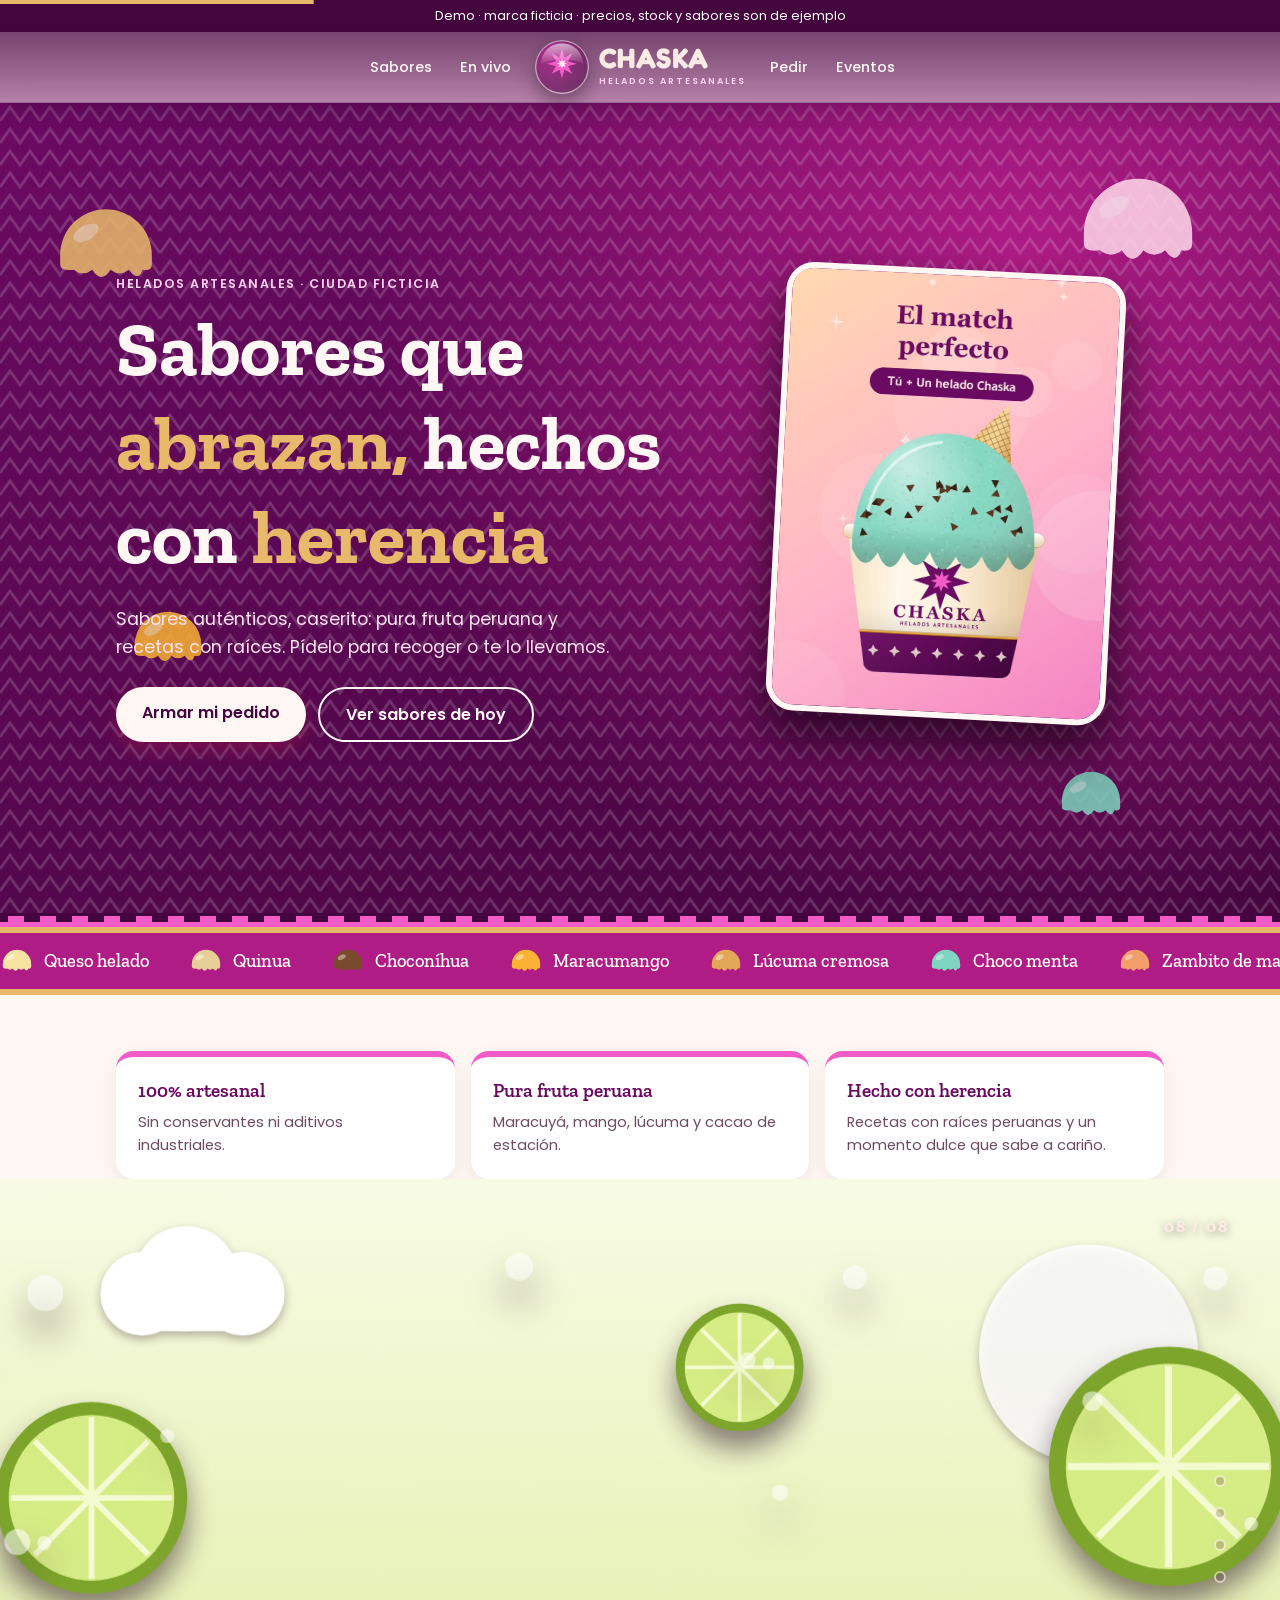
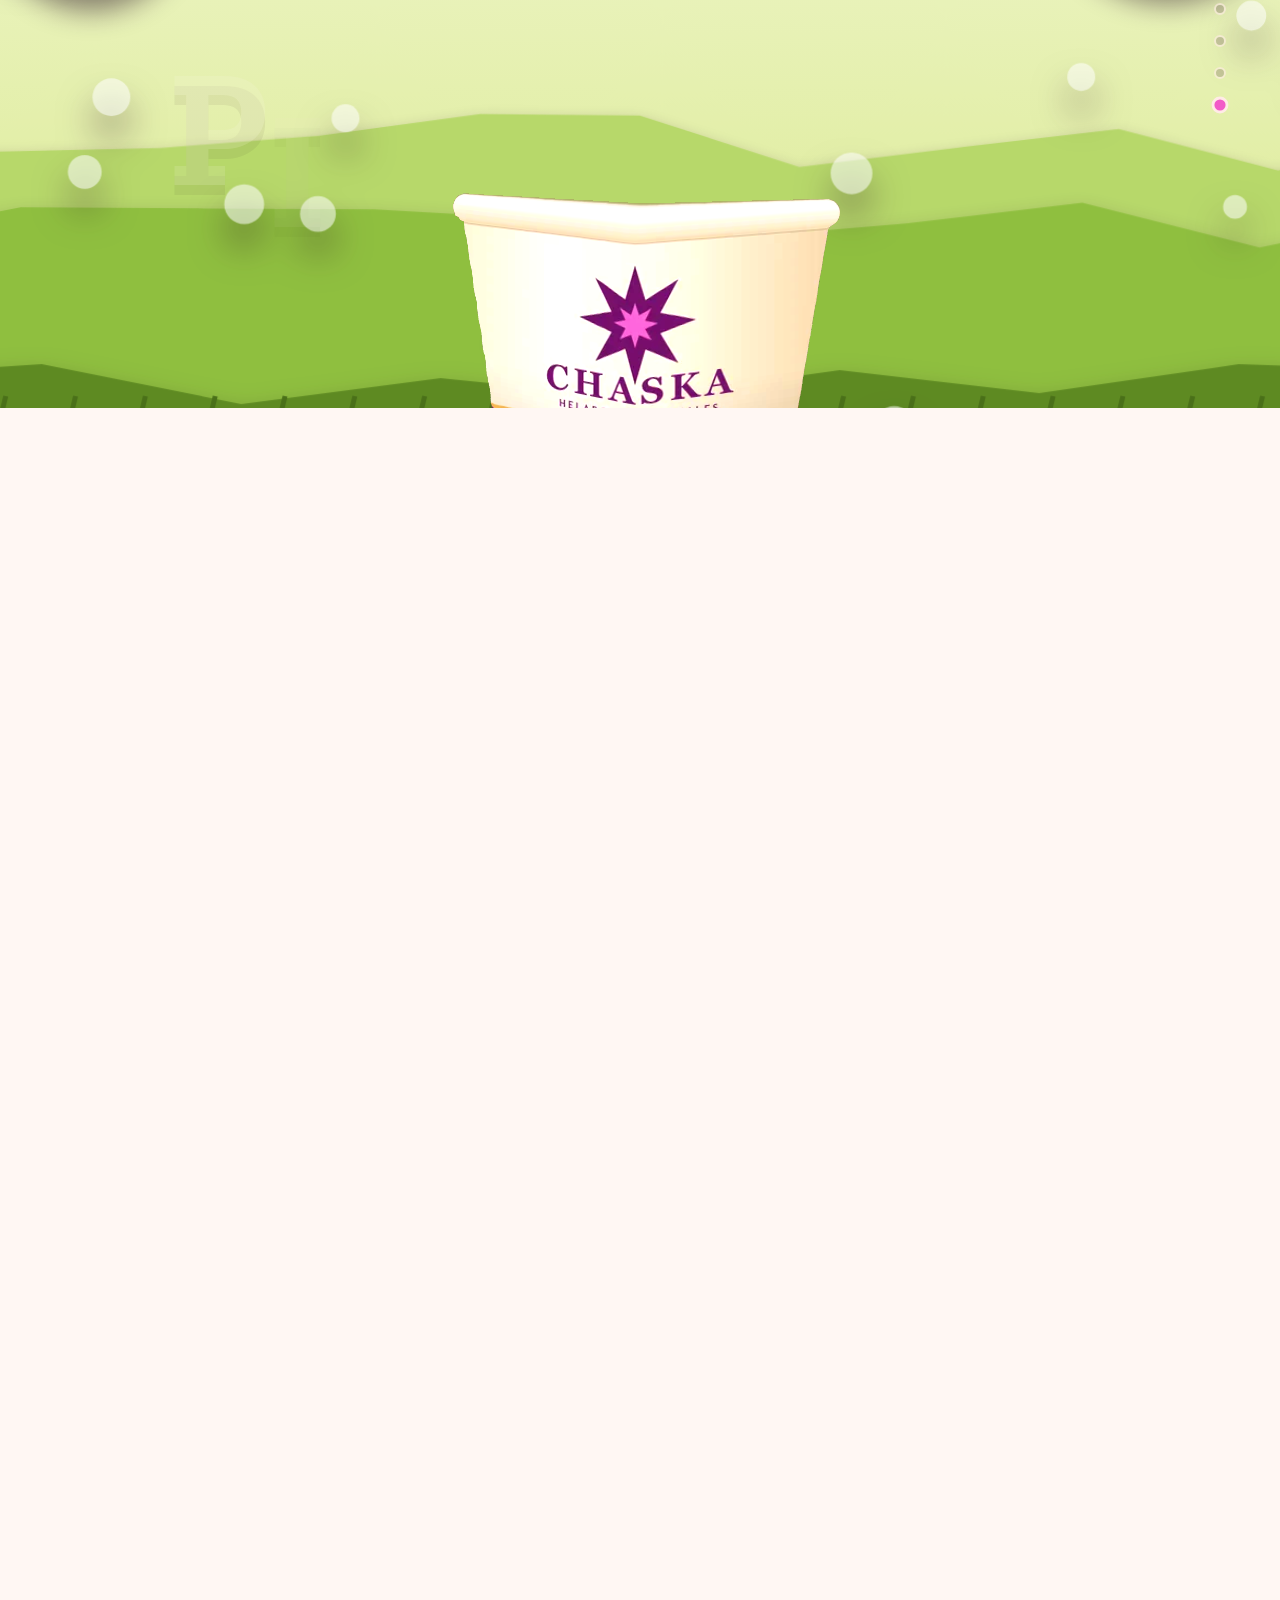
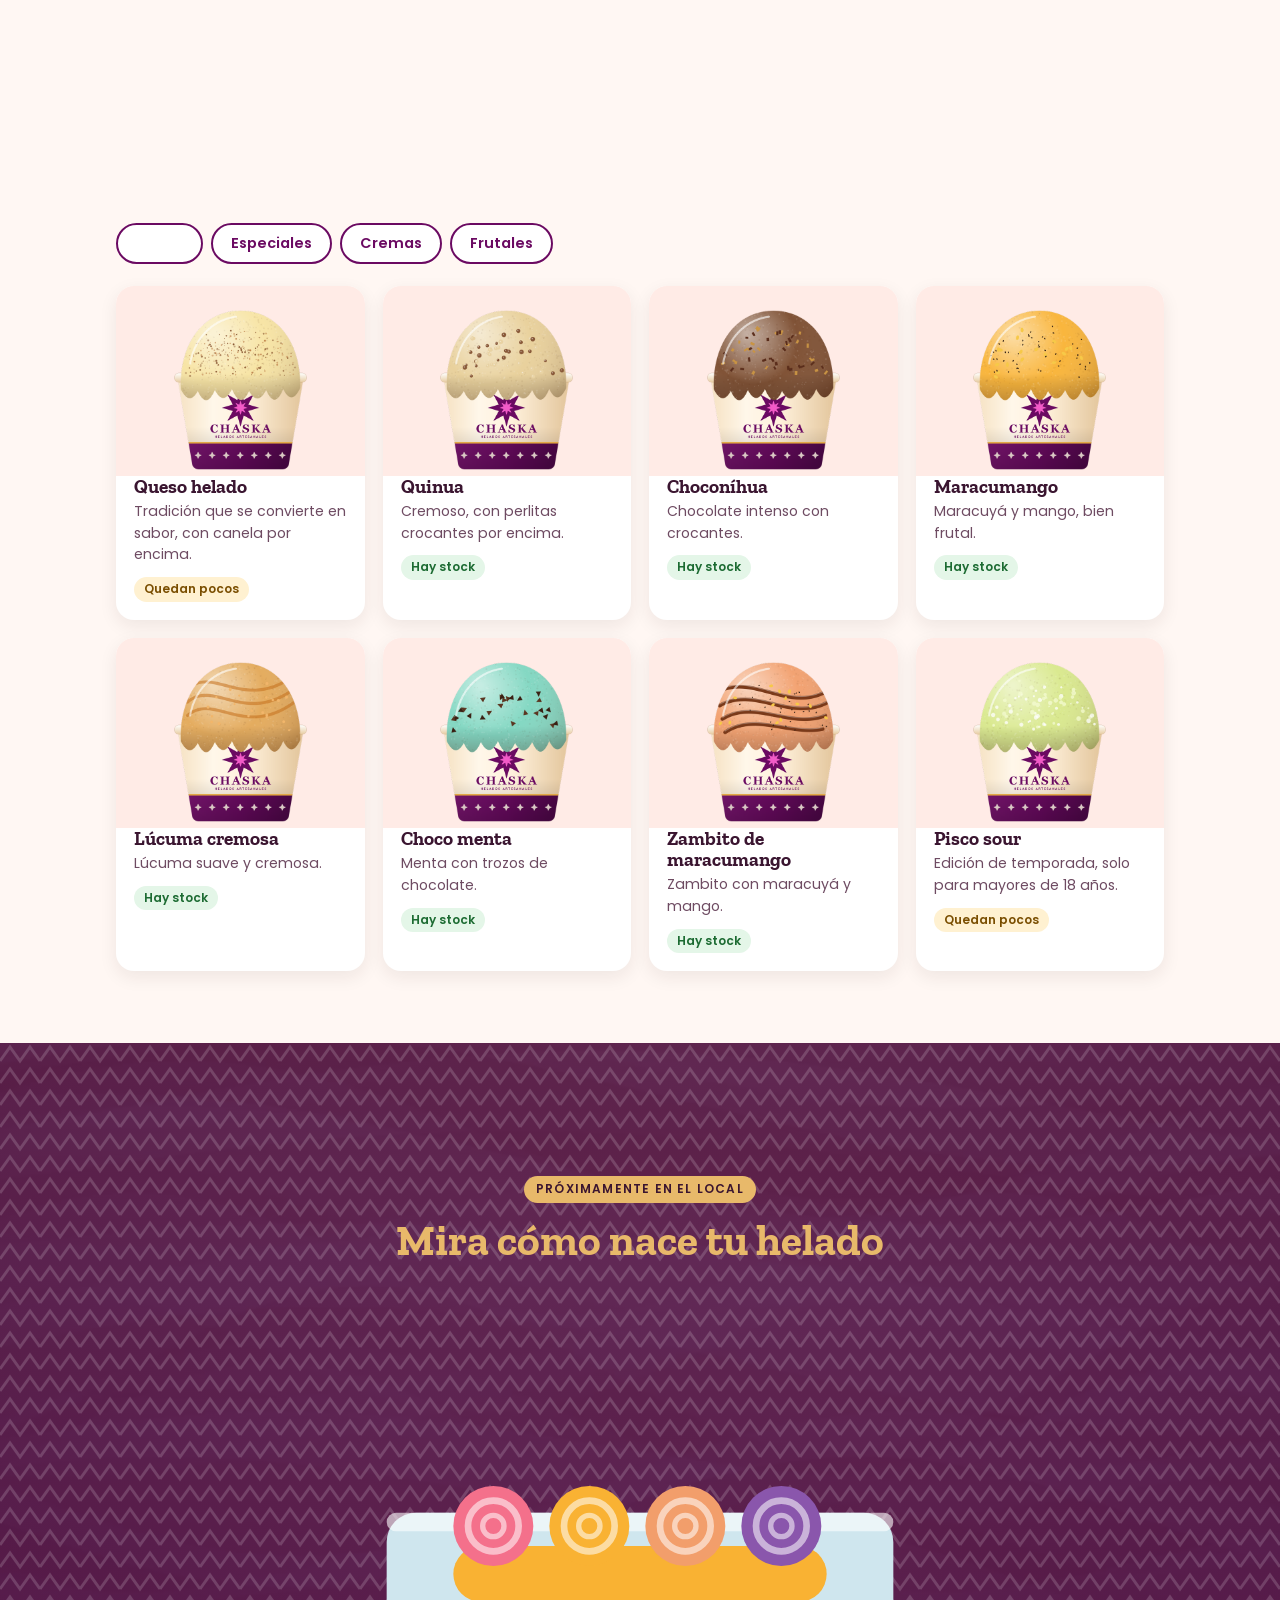
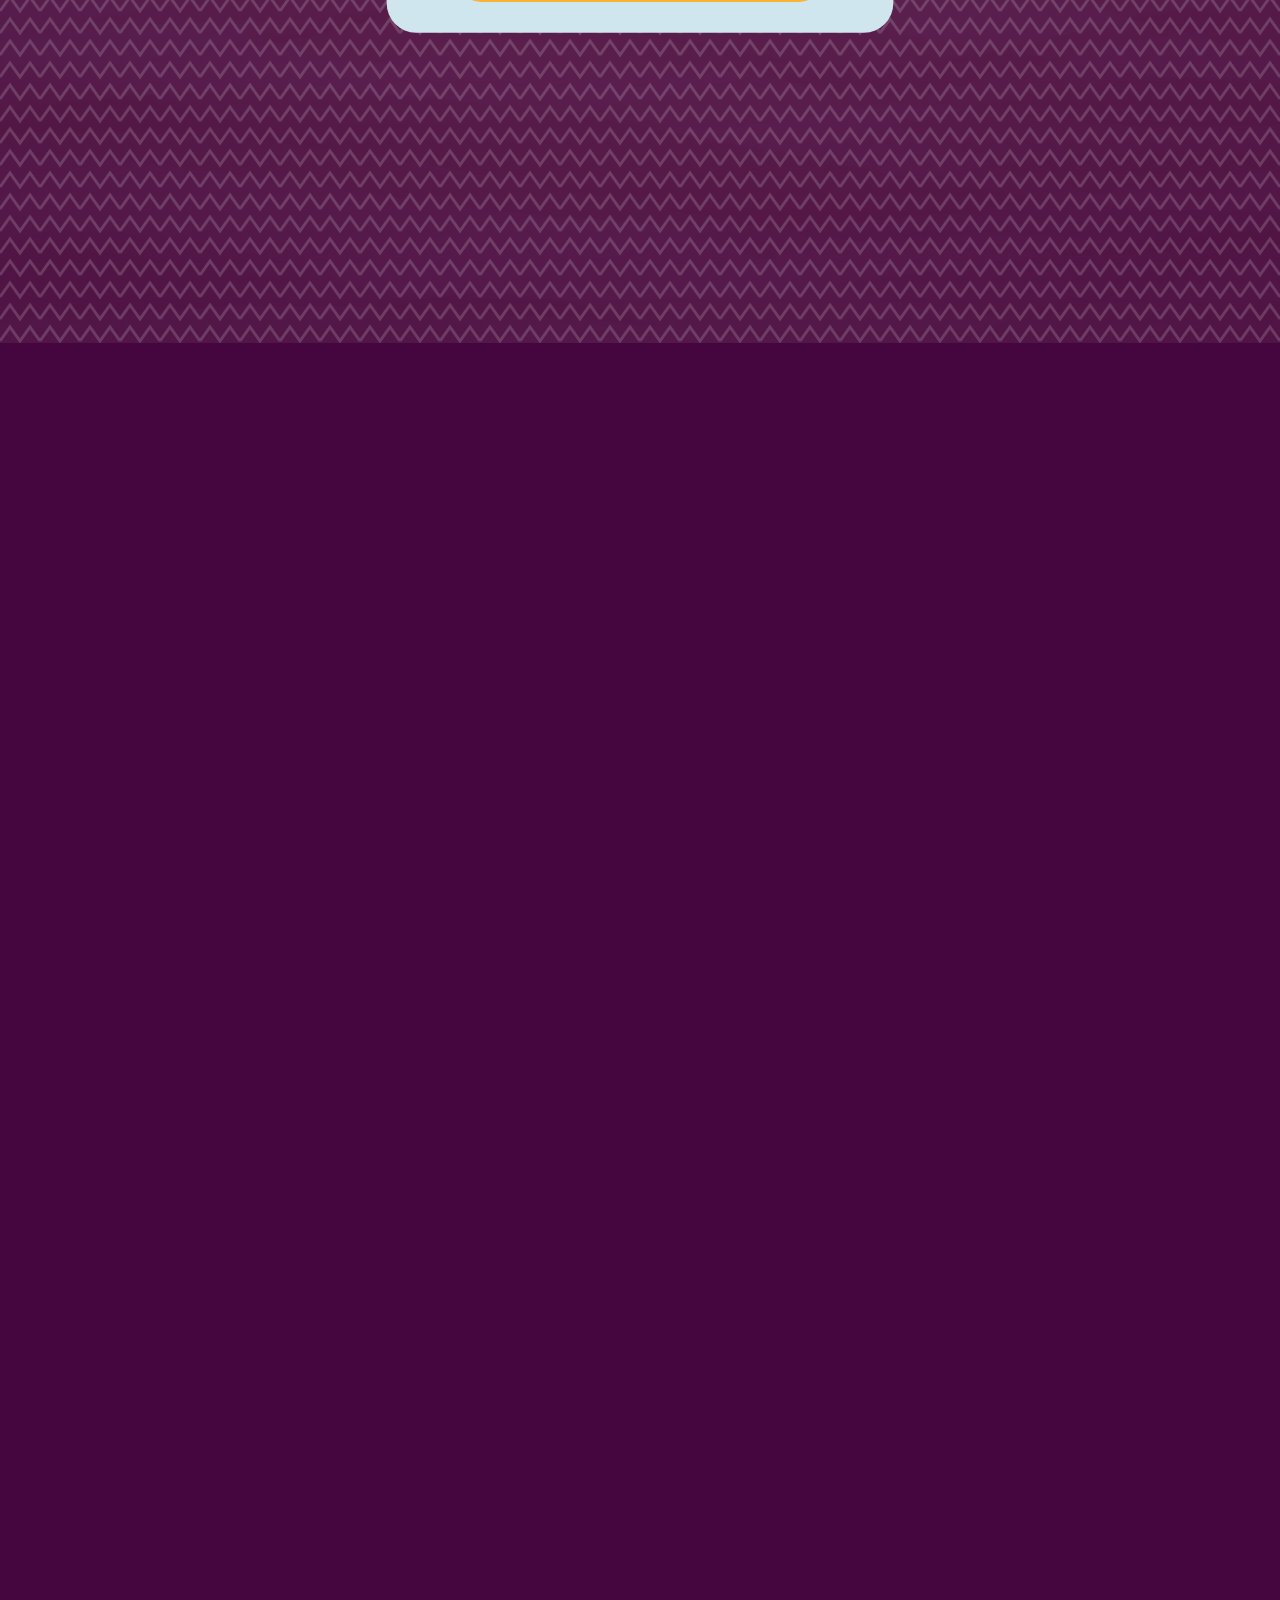
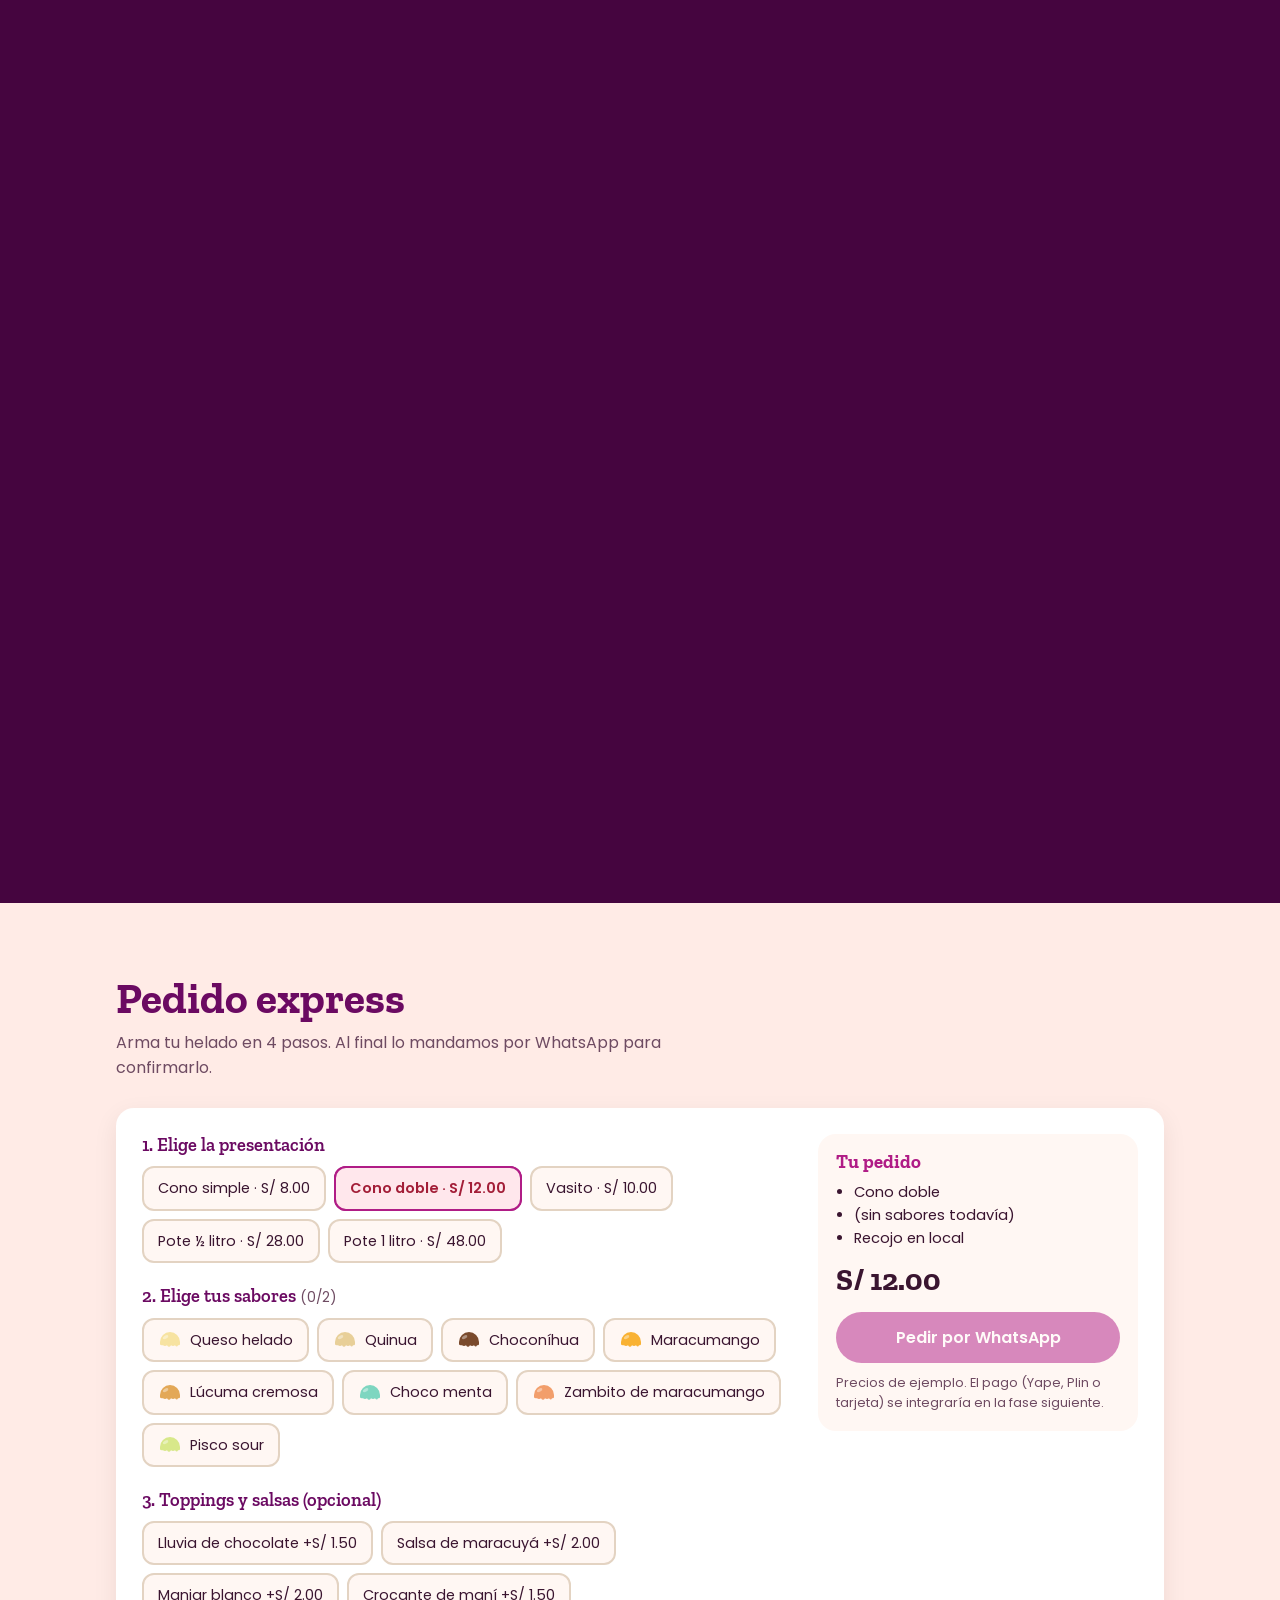
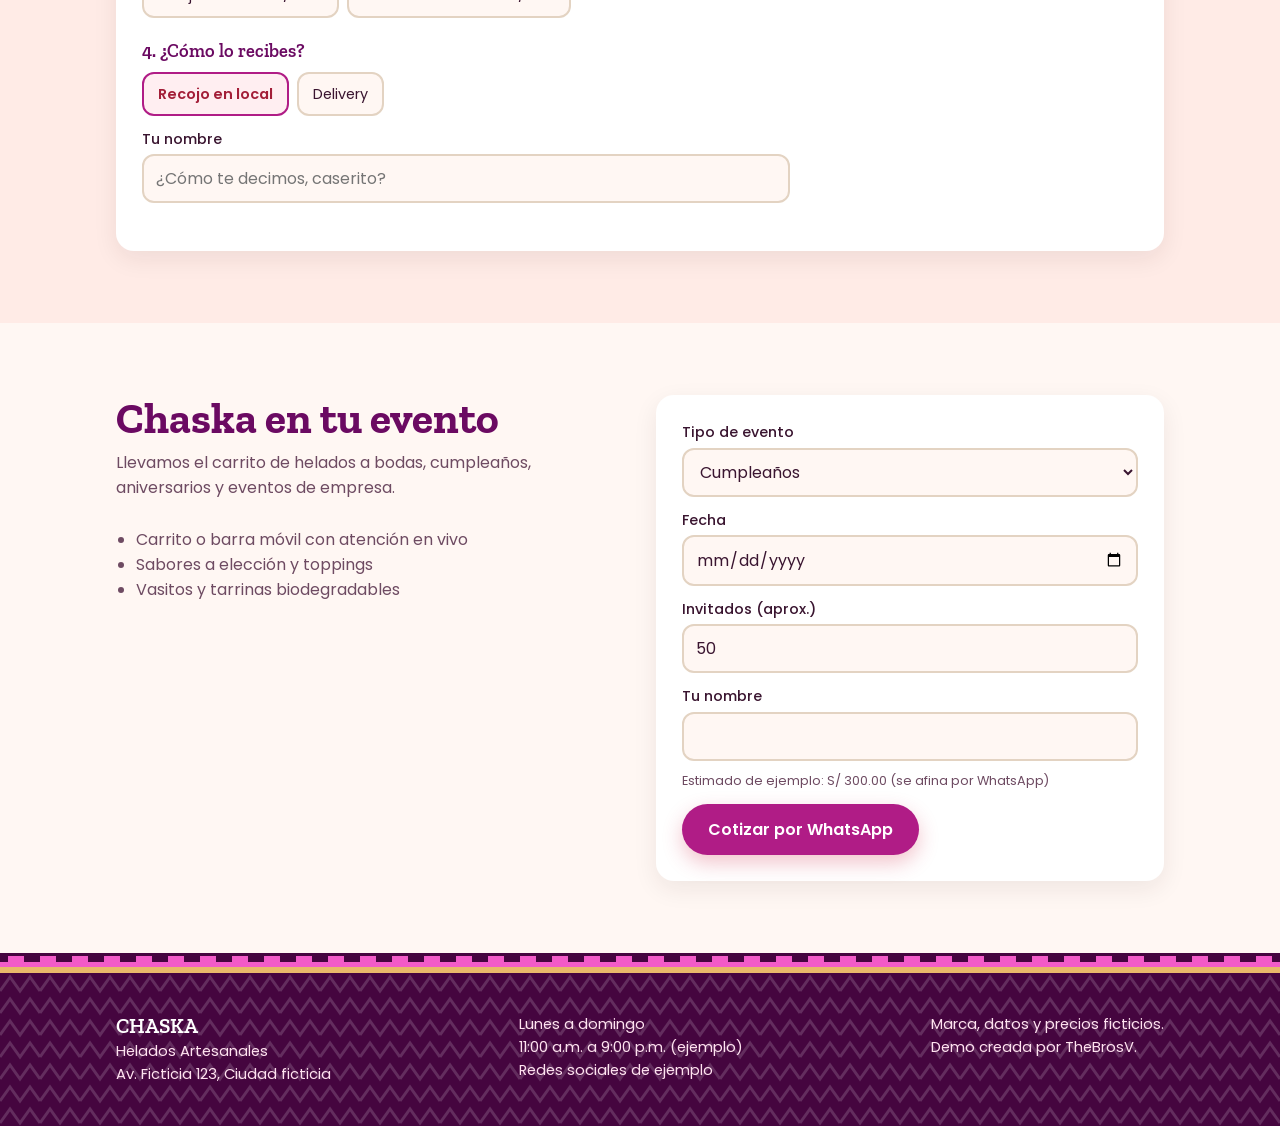
==== chaska-helados/index.html @ ddd0dc3b "feat: sustituye la demo de Mamía por Chaska, una heladería con marca ficticia Quita mamia-helados (m" ====
<!doctype html>
<html lang="es">
<head>
<meta charset="utf-8">
<meta name="viewport" content="width=device-width, initial-scale=1">
<title>Chaska Helados Artesanales (demo)</title>
<meta name="description" content="Demo inmersiva de una web para una heladería artesanal ficticia. Marca, precios y stock de ejemplo.">
<link rel="icon" type="image/svg+xml" href="./logo.svg">
<link rel="preconnect" href="https://fonts.googleapis.com">
<link rel="preconnect" href="https://fonts.gstatic.com" crossorigin>
<link href="https://fonts.googleapis.com/css2?family=Fredoka:wght@500;600;700&family=Zilla+Slab:wght@500;600;700&family=Poppins:wght@400;500;600&display=swap" rel="stylesheet">
  <script type="module" crossorigin src="./assets/index-DPYrFqjh.js"></script>
  <link rel="stylesheet" crossorigin href="./assets/index-BUvlDWcS.css">
</head>
<body>
<div id="root"></div>
</body>
</html>
---- chaska-helados/assets/index-BUvlDWcS.css ----
.rc{--purple:#6B0A62;--purple-d:#45053F;--pink:#F25BC8;--cream:#FFEBE6;--wafer:#E8B96A;--slab:"Zilla Slab",Georgia,serif;--body:Poppins,system-ui,sans-serif;position:relative}.rc .stage{position:relative;height:100vh;height:100svh;overflow:hidden;background:var(--purple-d);color:var(--cream)}.rc .scene{position:absolute;top:0;right:0;bottom:0;left:0;display:none;overflow:hidden}.rc .scene.on{display:block}.rc .layer{position:absolute;top:-4%;right:-4%;bottom:-4%;left:-4%;width:108%;height:108%;display:block;will-change:transform}.rc .bob{animation:rcbob 1.1s steps(5) infinite;transform-box:fill-box;transform-origin:center}.rc .bob.b2{animation-duration:1.5s;animation-delay:-.4s}@keyframes rcbob{0%{transform:translateY(0)}50%{transform:translateY(-10px)}to{transform:translateY(0)}}.rc .grain{position:absolute;top:0;right:0;bottom:0;left:0;z-index:2;pointer-events:none;opacity:.22;background:url(../img/grano.png) 0 0/256px 256px}.rc .vig{position:absolute;top:0;right:0;bottom:0;left:0;z-index:2;pointer-events:none;background:radial-gradient(ellipse at 50% 55%,transparent 55%,rgba(30,0,28,.45))}.rc .word{position:absolute;top:0;right:0;bottom:0;left:0;z-index:3;display:flex;align-items:center;justify-content:center;pointer-events:none;overflow:hidden;font:700 clamp(3rem,13vw,14rem)/.92 var(--slab);text-transform:uppercase;text-align:center;color:#fff6ec6b;padding:0 3vw;text-shadow:0 10px 0 rgba(40,0,36,.18)}.rc .word span{display:inline-block;will-change:transform,opacity}.rc canvas{position:absolute;top:0;right:0;bottom:0;left:0;width:100%;height:100%;z-index:4;display:block}.rc .shadow{position:absolute;z-index:3;width:min(46vmin,360px);height:min(7vmin,54px);margin:-3.5vmin 0 0 calc(min(46vmin,360px)/-2);border-radius:50%;background:radial-gradient(ellipse,rgba(30,0,28,.55),transparent 70%);left:50%;top:80%;pointer-events:none}.rc .info{position:absolute;z-index:6;left:clamp(16px,4vw,56px);bottom:clamp(20px,6vh,56px);max-width:min(320px,70vw);text-shadow:0 2px 12px rgba(30,0,28,.45)}.rc .info small{display:block;font:600 .75rem var(--body);letter-spacing:2px;text-transform:uppercase;color:var(--wafer)}.rc .info h3{font:700 clamp(1.5rem,4vw,2.2rem)/1.05 var(--slab);margin:4px 0 6px}.rc .info p{margin:0 0 14px;font-size:.92rem;line-height:1.45;color:#ffe6f5;min-height:2.9em}.rc .info .btn{padding:10px 22px;min-height:44px;background:var(--cream);color:var(--purple-d);box-shadow:0 4px #c9a39b;text-shadow:none}.rc .count{position:absolute;z-index:7;right:clamp(16px,4vw,56px);top:clamp(16px,4vh,40px);font:700 1.1rem var(--slab);letter-spacing:2px;text-shadow:0 2px 10px rgba(30,0,28,.4)}.rc .rail{position:absolute;z-index:7;right:clamp(10px,3vw,40px);top:50%;transform:translateY(-50%);display:flex;flex-direction:column;gap:6px}.rc .rail button{width:44px;height:26px;background:none;border:0;padding:0;cursor:pointer;display:grid;place-items:center}.rc .rail i{display:block;width:12px;height:12px;border-radius:50%;border:2px solid var(--cream);opacity:.6;transition:.25s;background:#2800244d}.rc .rail button[aria-current=true] i{opacity:1;background:var(--pink);border-color:var(--cream);transform:scale(1.4)}.rc .bar{position:absolute;z-index:8;left:0;bottom:0;height:5px;width:100%;background:var(--pink);transform:scaleX(0);transform-origin:0 50%}.rc .fb{display:none;padding:40px 16px;background:var(--purple)}.rc .fb ul{list-style:none;margin:0 auto;padding:0;display:grid;grid-template-columns:repeat(auto-fill,minmax(180px,1fr));gap:16px;max-width:1000px}.rc .fb li{text-align:center}.rc .fb img{max-width:100%;height:auto}.rc .fb h3{font:700 1.2rem var(--slab);margin:6px 0 0}.rc.rm .stage,.rc.nowebgl .stage{display:none}.rc.rm .fb,.rc.nowebgl .fb{display:block}@media (max-width:640px){.rc .info p{display:none}.rc .rail button{width:36px}}@media (prefers-reduced-motion:reduce){.rc .bob{animation:none}}.rc .info .btn{display:inline-block;text-decoration:none;border-radius:99px;font:600 1rem var(--body)}:root{--greca:url("data:image/svg+xml,%3Csvg xmlns='http://www.w3.org/2000/svg' width='32' height='14'%3E%3Cpath d='M0 14V9h8V3h16v6h8v5z' fill='%23F25BC8'/%3E%3C/svg%3E");--pink:#F25BC8;--pink-btn:#B01C86;--violet:#6B0A62;--violet-d:#6B0A62;--mango:#F5C16C;--mag-d:#45053F;--blush:#FFD3F0;--wafer:#E8B96A;--cream:#FFF7F3;--oat:#FFEBE6;--cacao:#3A1530;--muted:#6e4b62;--r:18px;--zig:url("data:image/svg+xml,%3Csvg xmlns='http://www.w3.org/2000/svg' width='40' height='22'%3E%3Cpath d='M0 18L10 4L20 18L30 4L40 18' fill='none' stroke='%23ffffff' stroke-opacity='.16' stroke-width='3'/%3E%3C/svg%3E")}*{box-sizing:border-box}html{scroll-behavior:auto}body{margin:0;font-family:Poppins,system-ui,sans-serif;background:var(--cream);color:var(--cacao);line-height:1.55;overflow-x:hidden}h1,h2,h3{font-family:Zilla Slab,Georgia,serif;font-weight:700;margin:0;line-height:1.1}a{color:inherit}button,label,select{cursor:pointer}.wrap{max-width:1080px;margin:0 auto;padding:0 16px}.block{padding-top:72px;padding-bottom:72px}:focus-visible{outline:3px solid var(--violet);outline-offset:3px}.prog{position:fixed;top:0;left:0;right:0;height:4px;background:var(--wafer);transform-origin:0 50%;z-index:50}.demo-bar{background:var(--mag-d);color:#fff;font-size:.8rem;text-align:center;padding:6px 12px}header{position:sticky;top:0;z-index:20;color:var(--cream);background:linear-gradient(180deg,#45053fbd,#6b0a6280);backdrop-filter:blur(14px) saturate(1.5);-webkit-backdrop-filter:blur(14px) saturate(1.5);border-bottom:1px solid rgba(255,255,255,.22);box-shadow:0 8px 24px #1e001c33}.hdr{display:grid;grid-template-columns:1fr auto 1fr;align-items:center;gap:12px;padding-top:8px;padding-bottom:8px}.nl{justify-self:end}.nr{justify-self:start}.logo{font-family:Fredoka,sans-serif;display:flex;align-items:center;justify-content:center;gap:10px;color:var(--cream);text-decoration:none;letter-spacing:.5px}.logo .tx{display:block}.logo .wm{display:block;font-size:1.75rem;font-weight:700;line-height:1;background-image:linear-gradient(105deg,#ffebe6 34%,#fff 47%,#f9b5e6 53%,#ffebe6 66%);background-size:260% 100%;-webkit-background-clip:text;background-clip:text;color:transparent;animation:wmshine 5.2s ease-in-out .25s infinite}.logo small{display:block;margin-top:3px;font-family:Poppins;font-size:.56rem;letter-spacing:2px;color:#ffd3f0;font-weight:600}.logo .mk{position:relative;display:grid;border-radius:50%;overflow:hidden;box-shadow:0 8px 18px #1e001c66,inset 0 0 0 1px #ffffff40;transition:transform .35s cubic-bezier(.2,1.4,.4,1)}.logo .mk:after{content:"";position:absolute;top:-10%;bottom:-10%;left:0;width:48%;pointer-events:none;mix-blend-mode:screen;background:linear-gradient(100deg,transparent,rgba(255,255,255,.85),transparent);transform:translate(-140%) skew(-18deg);animation:mkshine 5.2s ease-in-out infinite}.logo:hover .mk{transform:scale(1.08) rotate(-4deg)}@keyframes mkshine{0%,55%{transform:translate(-140%) skew(-18deg)}to{transform:translate(300%) skew(-18deg)}}@keyframes wmshine{0%,55%{background-position:130% 0}to{background-position:-30% 0}}nav{display:flex;gap:4px;flex-wrap:wrap}nav a{color:var(--cream);text-decoration:none;font-weight:500;font-size:.9rem;padding:8px 12px;border-radius:99px;transition:background .2s}nav a:hover{background:#ffffff2e}.btn{display:inline-block;border:0;font:600 1rem Poppins;background:var(--pink-btn);color:#fff;padding:13px 26px;border-radius:99px;text-decoration:none;box-shadow:0 8px 20px #d12a4847}.btn.alt{background:transparent;color:var(--violet);border:2px solid var(--violet);box-shadow:none}.hero .btn{background:var(--cream);color:var(--mag-d)}.hero .btn.alt{background:transparent;color:var(--cream);border-color:var(--cream)}.btn:disabled{opacity:.5;cursor:not-allowed;box-shadow:none}h2{font-size:clamp(1.9rem,4.5vw,2.7rem);color:var(--violet-d);margin-bottom:8px}.lead{color:var(--muted);margin:0 0 28px;max-width:56ch}.hero{position:relative;overflow:hidden;min-height:90vh;display:flex;align-items:center;color:var(--cream);background:var(--zig),radial-gradient(circle at 80% 20%,#B01C86,transparent 55%),linear-gradient(160deg,#6b0a62,#45053f)}.hero-grid{position:relative;z-index:2;display:grid;grid-template-columns:1.15fr .85fr;gap:24px;align-items:center;width:100%}.eyebrow{font-weight:600;color:var(--blush);letter-spacing:1.5px;text-transform:uppercase;font-size:.78rem;margin:0 0 14px}.hero h1{font-size:clamp(2.6rem,7vw,4.8rem)}.wmask{display:inline-block;overflow:hidden;vertical-align:top;padding-bottom:.12em}.em{color:var(--wafer)}.sub{font-size:1.1rem;color:#ffe3f0;margin:18px 0 26px;max-width:46ch}.cta{display:flex;gap:12px;flex-wrap:wrap}.cone{width:100%;max-width:300px;margin:0 auto;filter:drop-shadow(0 20px 26px rgba(0,0,0,.3))}.float{position:absolute;z-index:1;opacity:.85;pointer-events:none}.f1{top:12%;left:4%}.f2{top:62%;left:10%}.f3{top:8%;right:6%}.f4{bottom:10%;right:12%}.marquee{background:var(--pink-btn);color:#fff;overflow:hidden;padding:14px 0;border-block:6px solid var(--wafer)}.greca{height:14px;background:var(--greca) repeat-x;background-color:var(--mag-d)}.track{display:flex;gap:40px;width:max-content;animation:slide 40s linear infinite;font:500 1.15rem Zilla Slab,Georgia,serif}.track span{display:flex;align-items:center;gap:10px;white-space:nowrap}@keyframes slide{to{transform:translate(-50%)}}.pillars{display:grid;grid-template-columns:repeat(3,1fr);gap:16px;padding-top:56px}.pillar{background:#fff;border-radius:var(--r);padding:22px;box-shadow:0 6px 18px #2d1e1812}.pillar b{font:600 1.2rem Zilla Slab,Georgia,serif;color:var(--violet)}.pillar{border-top:6px solid var(--pink)}.pillar p{margin:6px 0 0;font-size:.92rem;color:var(--muted)}.chips{display:flex;gap:8px;flex-wrap:wrap;margin-bottom:22px}.chip{position:relative;border:2px solid var(--violet);background:#fff;color:var(--violet-d);font:600 .9rem Poppins;padding:8px 18px;border-radius:99px;transition:color .2s}.chip span{position:relative}.chip[aria-pressed=true]{color:#fff}.chipbg{position:absolute;top:-2px;right:-2px;bottom:-2px;left:-2px;background:var(--violet-d);border-radius:99px}.grid{display:grid;grid-template-columns:repeat(auto-fill,minmax(220px,1fr));gap:18px}.card{background:#fff;border-radius:var(--r);overflow:hidden;box-shadow:0 6px 18px #2d1e1814}.card .pic{display:flex;justify-content:center;padding:26px 0}.card .body{padding:0 18px 18px}.card h3{font-size:1.2rem}.card p{margin:4px 0 10px;font-size:.88rem;color:var(--muted)}.badge{display:inline-block;font-size:.75rem;font-weight:600;padding:3px 10px;border-radius:99px}.b-ok{background:#e4f6e8;color:#1c6b32}.b-low{background:#fff1d1;color:#7a4e00}.b-out{background:#eee;color:#666}.live{height:340vh;background:var(--mag-d);color:var(--cream);position:relative}.live .sticky{position:sticky;top:0;height:100vh;display:flex;flex-direction:column;align-items:center;justify-content:center;gap:14px;padding:0 16px;text-align:center;background:var(--zig),radial-gradient(circle at 50% 70%,rgba(242,91,200,.3),transparent 60%)}.live h2{color:var(--wafer)}.plate{width:min(560px,92vw)}.svgo{transform-box:fill-box;transform-origin:center}.steps{position:relative;height:110px;width:min(480px,92vw)}.step{position:absolute;top:0;right:0;bottom:0;left:0}.step h3{font-size:1.6rem;color:#fff}.step p{margin:6px 0 0;color:#e9d9cb}.live.static{height:auto;padding:72px 0}.live.static .sticky{position:static;height:auto}.live.static .steps{height:auto;display:grid;gap:14px}.order{background:var(--oat)}.panel{background:#fff;border-radius:var(--r);padding:26px;box-shadow:0 8px 24px #2d1e1814;display:grid;grid-template-columns:1fr 320px;gap:28px}fieldset{border:0;padding:0;margin:0 0 22px}legend{font:600 1.15rem Zilla Slab,Georgia,serif;color:var(--violet-d);margin-bottom:10px;padding:0}legend small{font:400 .85rem Poppins;color:var(--muted)}.opts{display:flex;flex-wrap:wrap;gap:8px}.opt{position:relative;display:block}.opt input{position:absolute;opacity:0;top:0;right:0;bottom:0;left:0;cursor:pointer;margin:0}.opt span{position:relative;display:flex;align-items:center;gap:8px;padding:9px 14px;border:2px solid #e3d3c2;border-radius:12px;font-size:.9rem;background:var(--cream);transition:border-color .2s,background .2s}.opt em{position:relative;font-style:normal}.pill{position:absolute;top:-2px;right:-2px;bottom:-2px;left:-2px;border-radius:12px;background:#ffe7ec;border:2px solid var(--pink-btn)}.opt input:checked+span{border-color:var(--pink-btn);background:#ffeef1;color:#a31e38;font-weight:600}.opt input:focus-visible+span{outline:3px solid var(--violet);outline-offset:2px}.opt input:disabled+span{opacity:.4;cursor:not-allowed}select,input[type=text],input[type=date],input[type=number]{width:100%;font:1rem Poppins;padding:10px 12px;border:2px solid #e3d3c2;border-radius:12px;background:var(--cream);color:var(--cacao)}label.f{display:block;font-weight:500;font-size:.9rem;margin:12px 0 4px;cursor:default}label.f.first{margin-top:0}.delbox{overflow:hidden}.summary{background:var(--cream);border-radius:var(--r);padding:18px;align-self:start;position:sticky;top:90px}.summary h3{color:var(--pink-btn);margin-bottom:8px}.summary ul{padding-left:18px;margin:0 0 12px;font-size:.92rem}.total{display:block;font:700 1.9rem Zilla Slab,Georgia,serif;margin:6px 0 14px}.summary .btn{width:100%}.note,.hint{font-size:.8rem;color:var(--muted);margin:10px 0 0}.ev{display:grid;grid-template-columns:1fr 1fr;gap:32px;align-items:start}.ev form{background:#fff;border-radius:var(--r);padding:26px;box-shadow:0 8px 24px #2d1e1814}.ev form .btn{margin-top:14px}.ev ul{padding-left:20px;color:var(--muted)}footer{background:var(--zig),var(--mag-d);color:#ffe3f0;padding:40px 0;font-size:.92rem;border-top:6px solid var(--wafer)}.foot{display:flex;justify-content:space-between;gap:24px;flex-wrap:wrap}footer b{font:600 1.3rem Zilla Slab,Georgia,serif;color:#fff}@media (max-width:820px){.hero-grid,.panel,.ev,.pillars{grid-template-columns:1fr}.cone{max-width:220px}.summary{position:static}nav a{padding:6px 9px;font-size:.82rem}.hdr{grid-template-columns:1fr 1fr;row-gap:0;padding-top:6px;padding-bottom:4px}.logo .mk svg{width:42px;height:42px}.logo .wm{font-size:1.45rem}.logo small{font-size:.5rem}.logo{grid-column:1/-1;grid-row:1}.nl{grid-row:2;justify-self:end}.nr{grid-row:2;justify-self:start}.f1,.f3{opacity:.5}}@media (prefers-reduced-motion:reduce){.logo .mk:after,.logo .wm{animation:none}.logo .mk:after{display:none}html{scroll-behavior:auto}.track{animation:none}}.cone svg{width:100%;height:auto;display:block}.heroimg{display:block;width:100%;height:auto;border-radius:28px;border:6px solid var(--cream);box-shadow:0 24px 40px #00000059;transform:rotate(3deg)}.card .pic.photo{padding:14px 0 0;height:190px;overflow:hidden;display:flex;justify-content:center;background:var(--oat)}.card .pic.photo img{height:100%;width:auto;max-width:100%;object-fit:contain;display:block}.soon{display:inline-block;font-size:.75rem;font-weight:600;letter-spacing:1.2px;text-transform:uppercase;background:var(--wafer);color:#3a1530;padding:4px 12px;border-radius:99px}.live .sticky{background:var(--zig),linear-gradient(#45053fd1,#45053fe6),url(../img/rodillo.jpg) center/cover}.cone{max-width:340px}
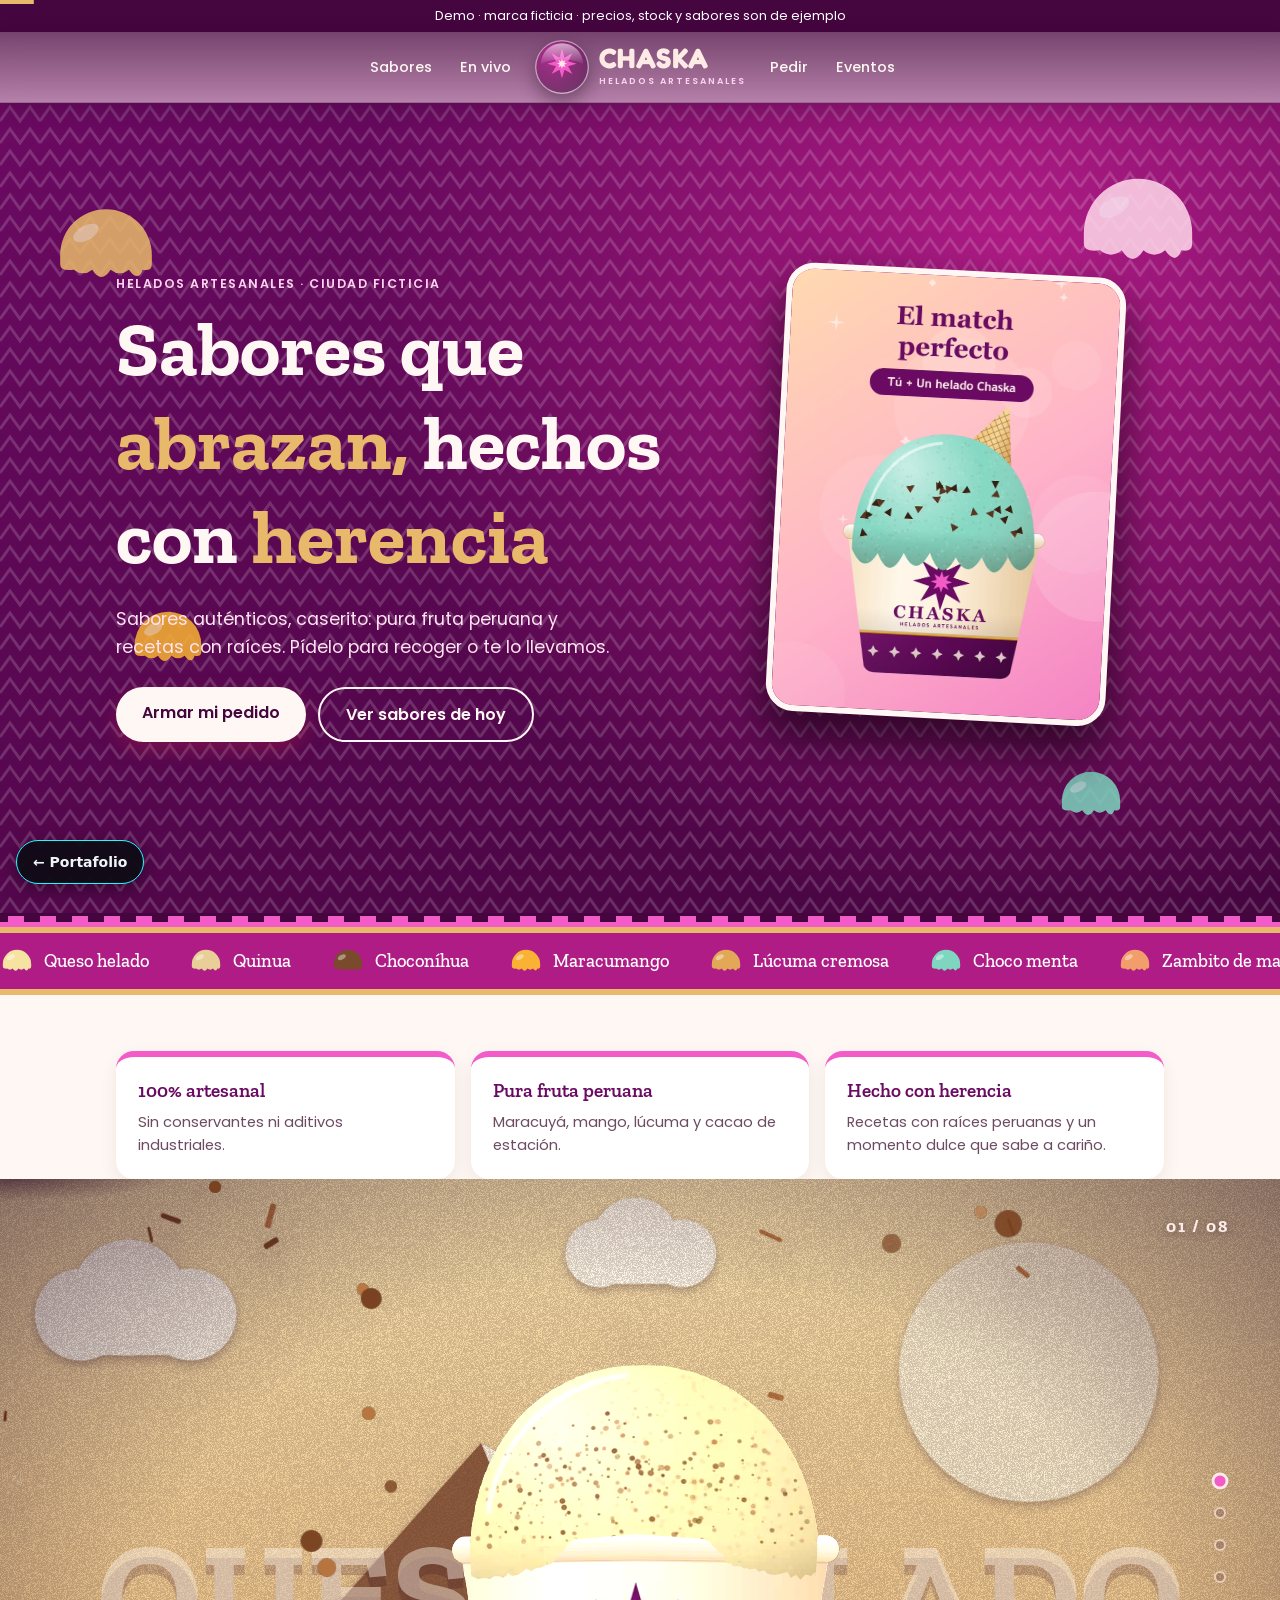
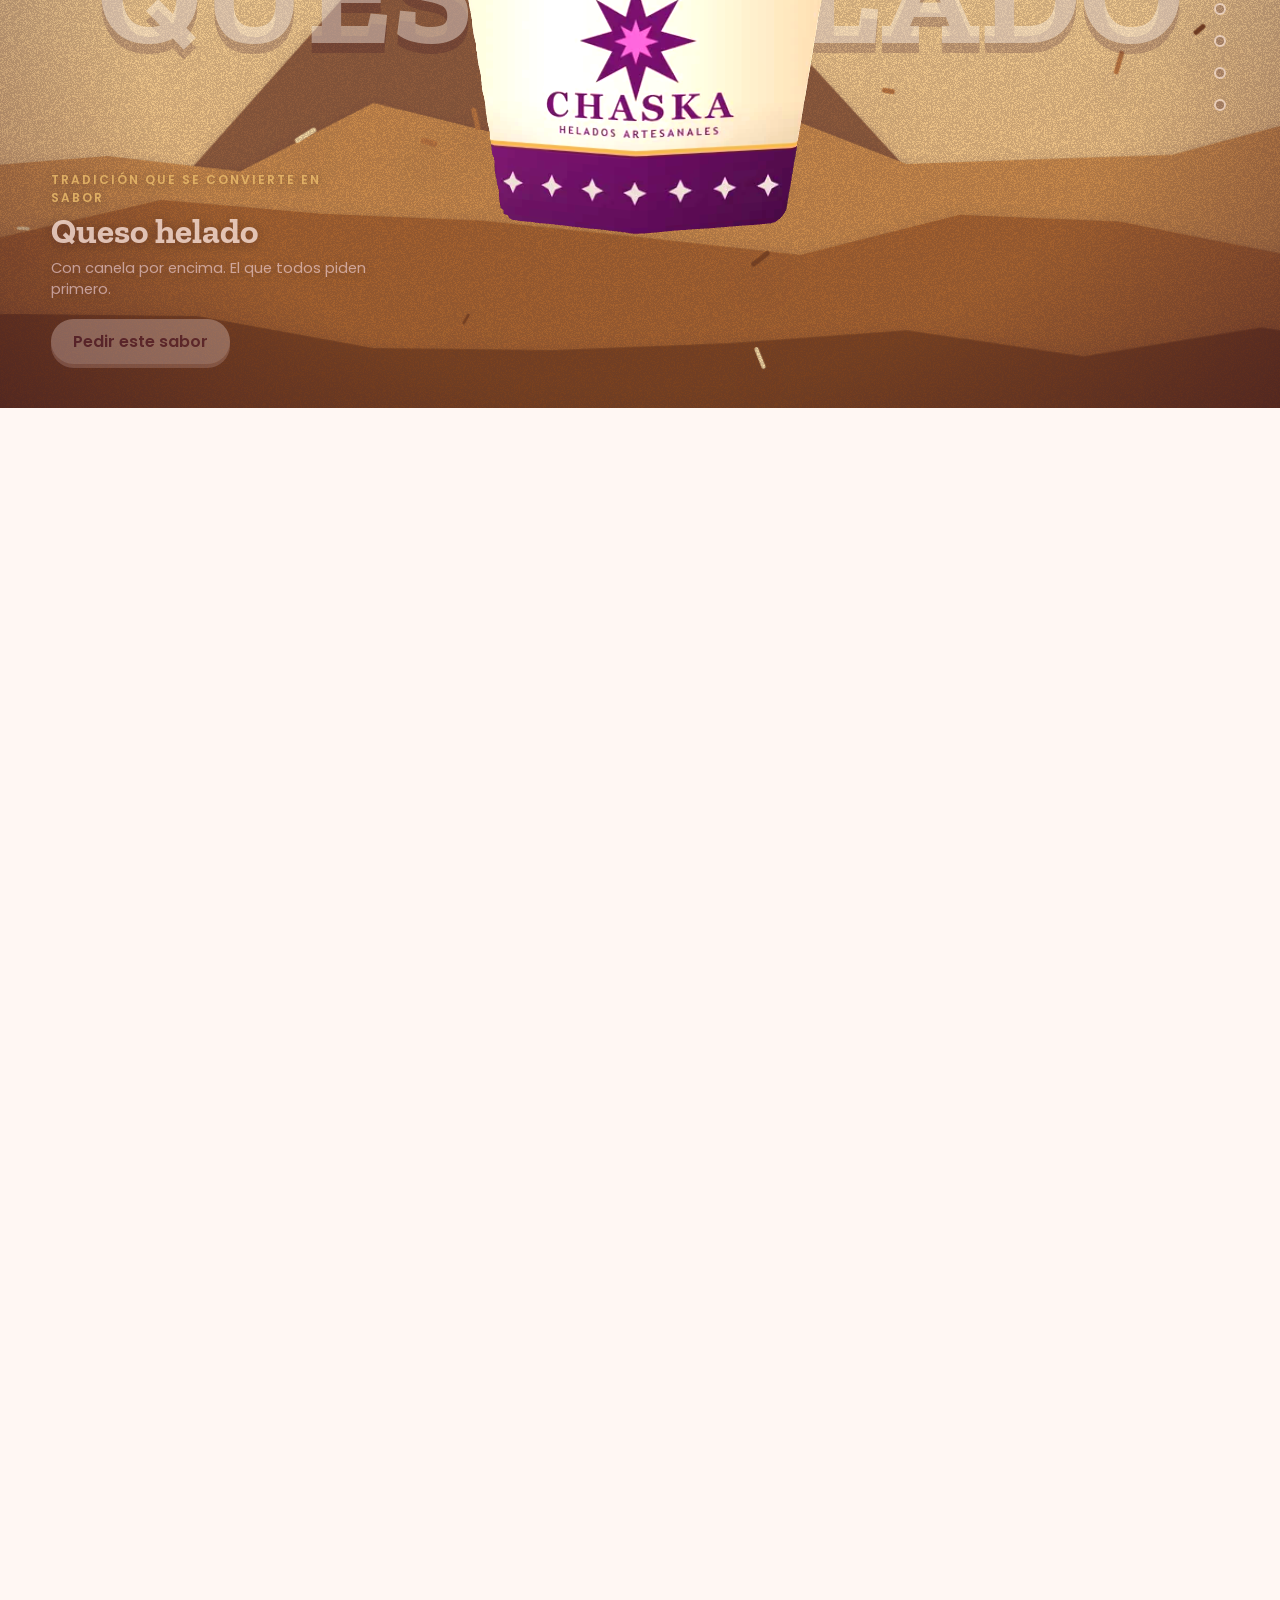
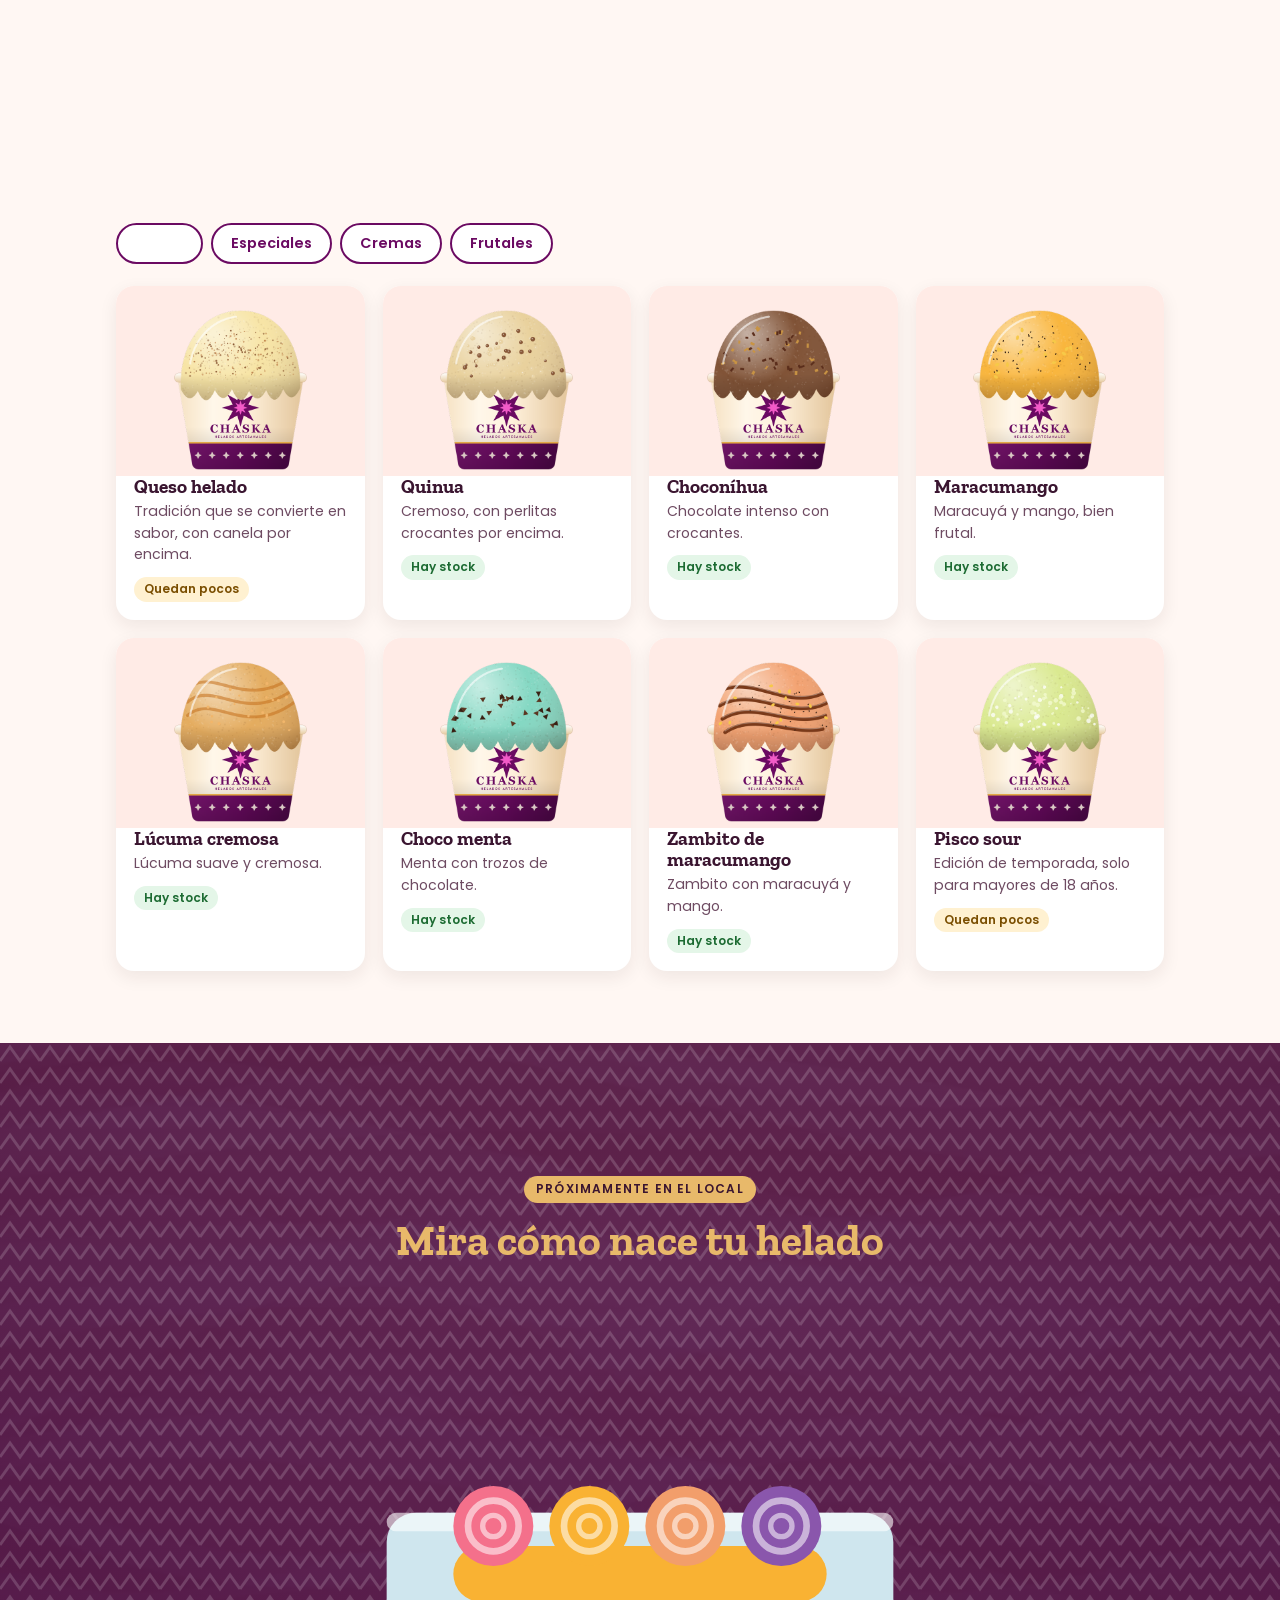
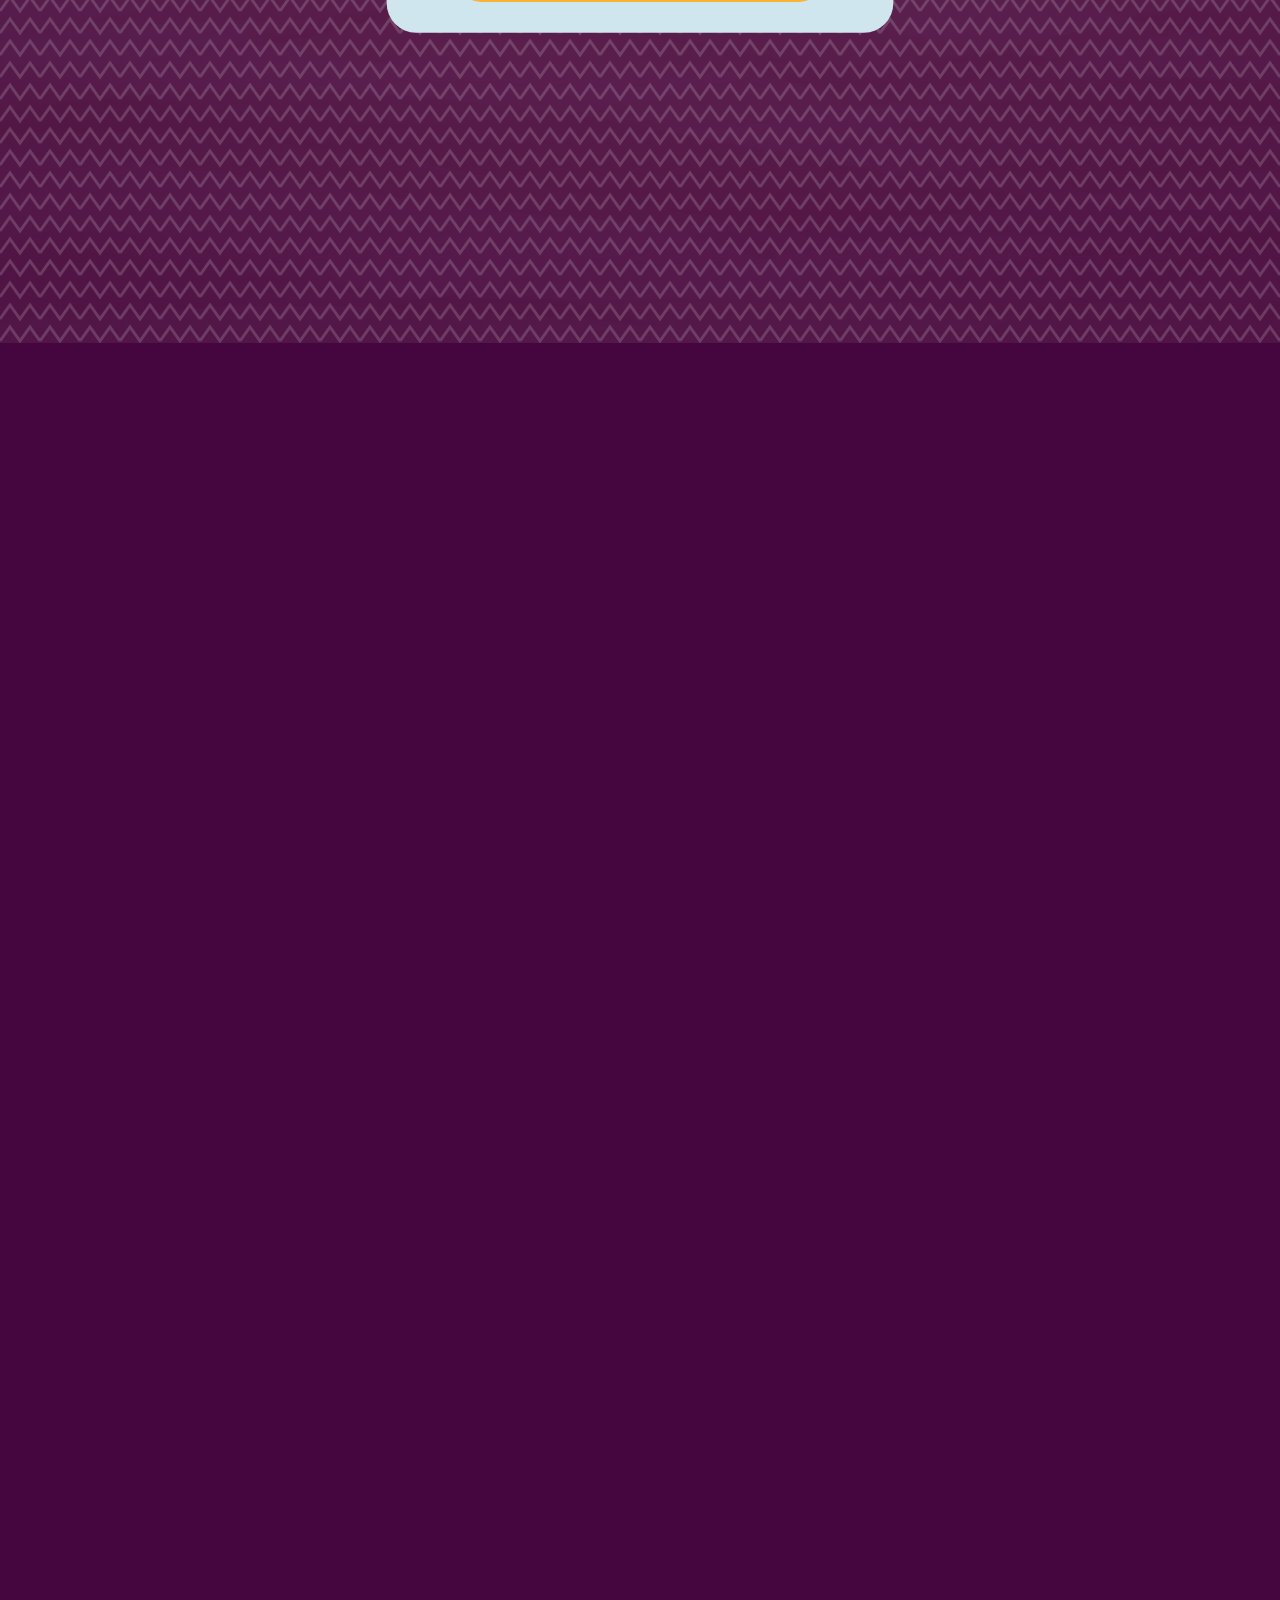
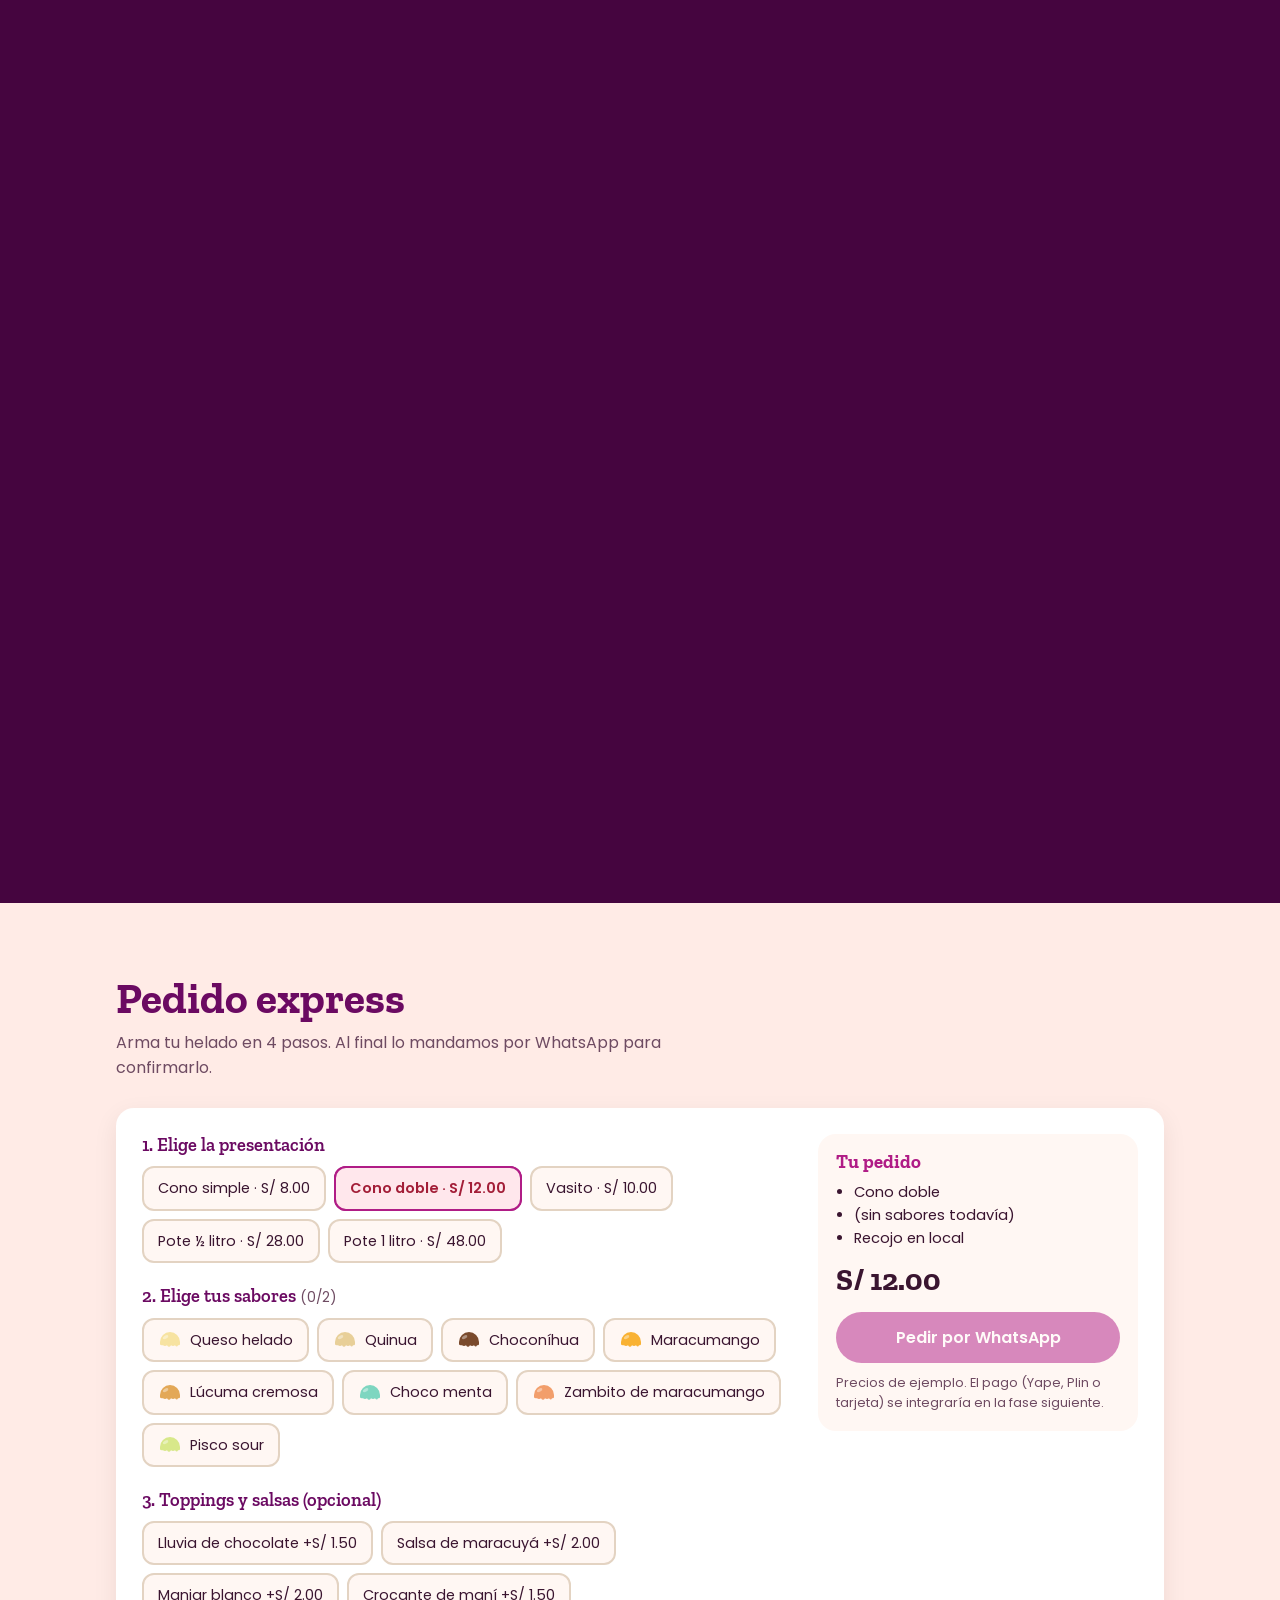
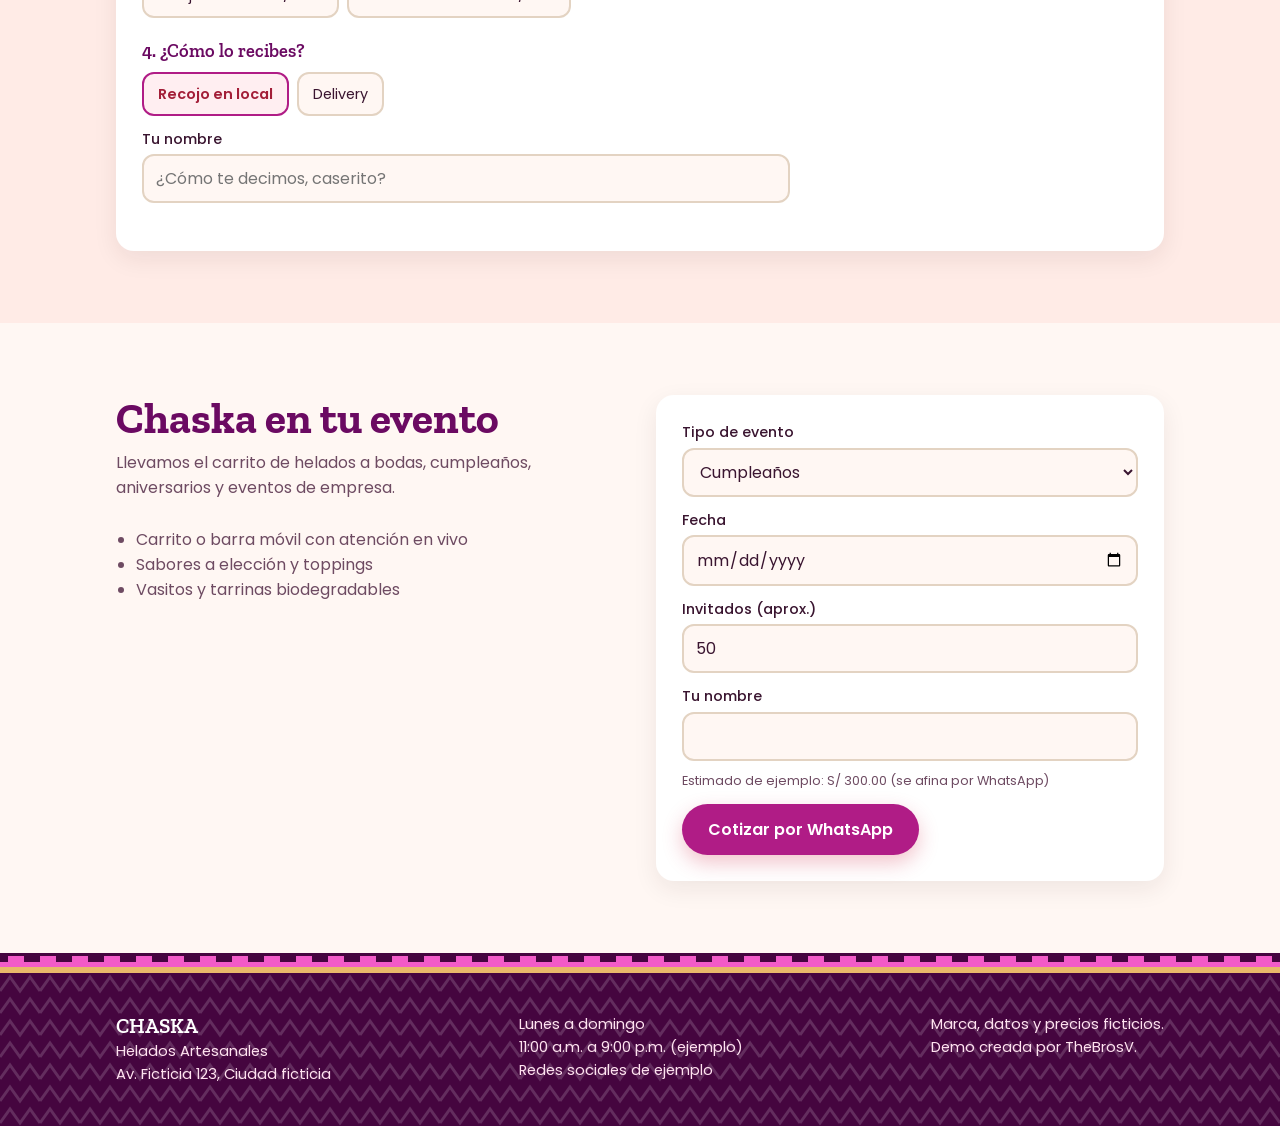
==== commit 1f125d95: "Portada rediseñada: paleta TheBrosV, logo de partículas 3D y botón de retorno en cada demo Co-Author" ====
--- a/chaska-helados/index.html
+++ b/chaska-helados/index.html
@@ -14,5 +14,13 @@
 </head>
 <body>
 <div id="root"></div>
+<!-- retorno-portafolio -->
+<style>
+#volver-portafolio{position:fixed;left:16px;bottom:16px;z-index:2147483647;display:inline-flex;align-items:center;gap:8px;min-height:44px;padding:0 16px;border-radius:99px;background:rgba(3,10,12,.82);color:#eff6f7;border:1.5px solid #22f7ff;font:600 14px/1 system-ui,-apple-system,"Segoe UI",sans-serif;text-decoration:none;-webkit-backdrop-filter:blur(10px);backdrop-filter:blur(10px);box-shadow:0 4px 18px rgba(0,0,0,.4);transition:background .15s,color .15s}
+#volver-portafolio:hover{background:#22f7ff;color:#030a0c}
+#volver-portafolio:focus-visible{outline:3px solid #ff3899;outline-offset:3px}
+</style>
+<a id="volver-portafolio" href="../" aria-label="Volver al portafolio">← Portafolio</a>
+<!-- /retorno-portafolio -->
 </body>
 </html>
